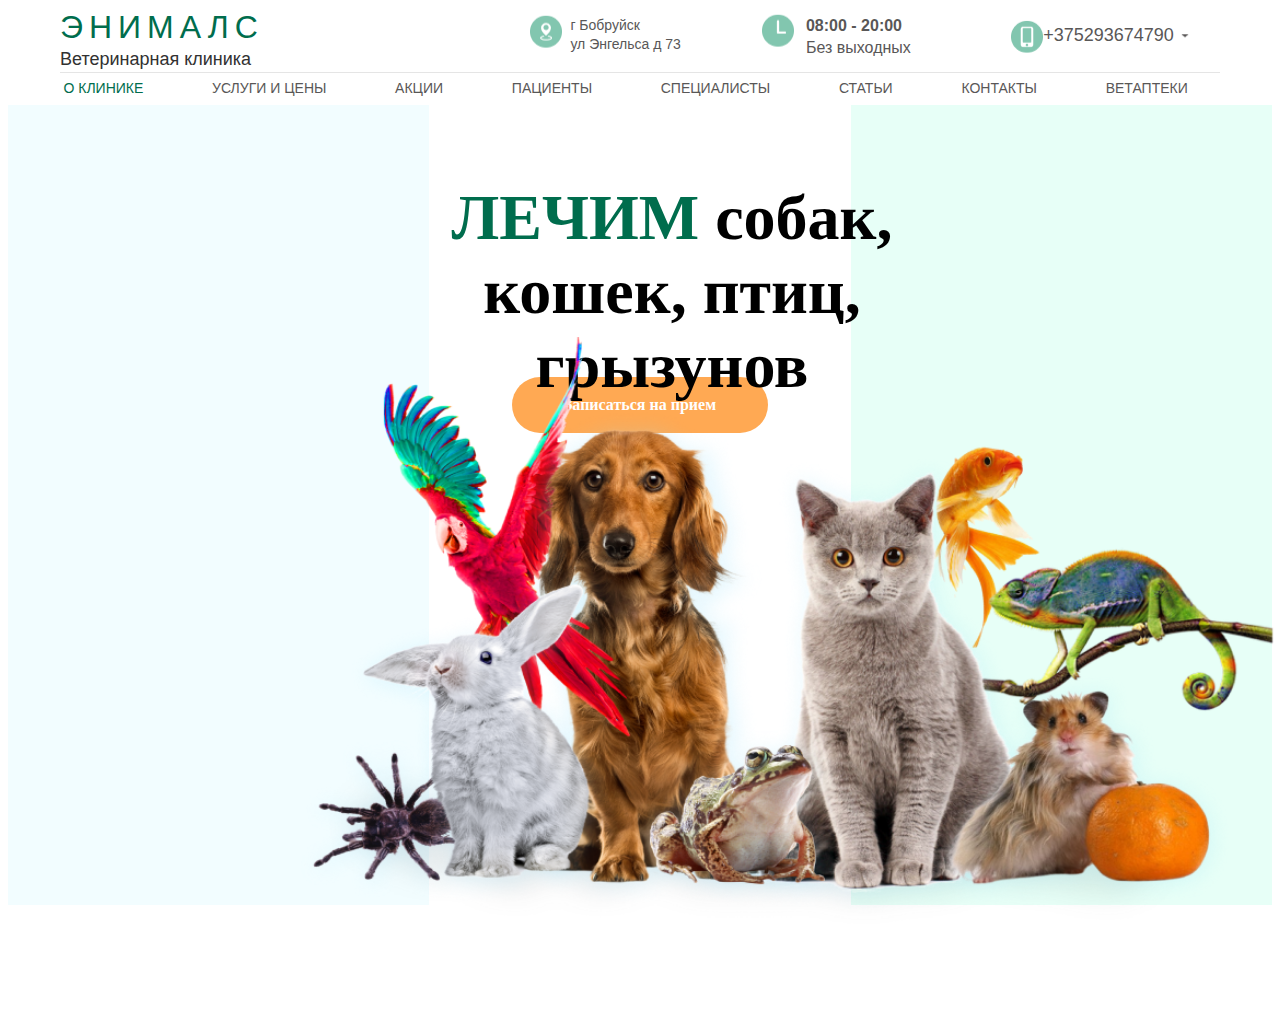
==== index.html @ ad6bab0e "добавление файлов и папок проекта" ====
﻿<!DOCTYPE html>

<html>
  <head>
    <meta charset="utf-8">
    <title>Главная</title>
    <link rel="stylesheet" href="style.css">
    <meta name="viewport" content="width=device-width, initial-scale=1">
  </head>


  <body>
    <header>
      <div id="line_1">
        <div id="group_1">
          <span id="name_1">Энималс</span><br/>
          <span id="name_2">Ветеринарная клиника</span>
        </div>

        <div id="address">
          <img class="icon" src="vectors/004-pin.png" alt="">
	         <span id="address_1">г Бобруйск<br/> ул Энгельса д 73</span>
        </div>

        <div id="time">
          <img class="icon" src="vectors/002-clock.png" alt="">
          <span id="time_1"><b>08:00 - 20:00</b>
            <br/>Без выходных</span>
        </div>

        <div id="phone">
          <img class="icon" src="vectors/001-smartphone.png" alt="">
          <select id="phone_1">
	          <option>+37529<b>3674790</b></option>
	          <option>80225721689</option>
	          <option>80225731212</option>
	        </select>
        </div>
      </div>
        <ul>
          <li class="active"><a href="#">О КЛИНИКЕ</a></li>
          <li><a href="#">УСЛУГИ И ЦЕНЫ</a></li>
          <li><a href="#">АКЦИИ</a></li>
          <li><a href="#">ПАЦИЕНТЫ</a></li>
          <li><a href="#">СПЕЦИАЛИСТЫ</a></li>
          <li><a href="#">СТАТЬИ</a></li>
          <li><a href="#">КОНТАКТЫ</a></li>
          <li><a href="#">ВЕТАПТЕКИ</a></li>
        </ul>
    </header>

    <main>
      <div id="mainblock">
        <div id="slogan">
            <span id="firstword">лечим</span> собак, кошек, птиц, грызунов
          </div>
        <div id="left"></div>
        <div id="central">
          <form>
           <input type="button" id="order" value="Записаться на прием">
          </form> 
          <img id="mainimg" src="images/животные.png" alt="animals"> 
        </div>
        <div id="right"></div>
        
     </div>
    
       
       
    </main>


  </body>
</html>
---- style.css ----
header{
     margin: 0 auto; /* сайт располагается по центру экрана */
     max-width: 1920px;
     max-height: 7212px;
}

#line_1{
    max-width: 1160px;
    margin: 0 auto; 
    border-bottom: 1px solid #E5E5E5;
    overflow: hidden;
}

#group_1{
    float: left;
    width: 18.52%;    
}

#name_1{
    font-family: Aladin, Arial, sans-serif;
    font-size: 32px;
    line-height: 39px;
    letter-spacing: 6px;
    text-transform: uppercase;
    color: #006D4D;
}

#name_2{
    font-family: "Open Sans", Arial, sans-serif;
    font-size: 18px;
    line-height: 25px;
    text-align: justify;
    color: #313131;
}

#address{
    float: left;
    margin-left: 22%;
    overflow: hidden;
    width: 13%;
    transform: translateY(20%);
}

img.icon{
    max-height: 32px;
    float: left;
}

#address_1{
    font-family: "Open Sans", Arial, sans-serif;
    font-size: 14px;
    line-height: 19px;
    color: #595757;
    float: right;
}

#time{
    float: left;
    margin-left: 7%;
    overflow: hidden;
    width: 12.83%;
    transform: translateY(15%);
}

#time_1{
    font-family: "Open Sans", Arial, sans-serif;
    font-size: 16px;
    line-height: 22px;
    color: #595757;
    float: right;
}

#phone{
    float: right;
    overflow: hidden;
    width: 18%;
    transform: translateY(40%);
}

#phone_1{
    font-family: "Open Sans", Arial, sans-serif;
    font-size: 18px;
    line-height: 25px;
    color: #595757;
    width: 70%;
    border: none;
    -webkit-appearance: none;
    -moz-appearance: none;
    -ms-appearance: none;
    appearance: none;
    background: url('vectors/Polygon 1.png') no-repeat center right;
    transform: translateY(10%);
}


ul{
    display: flex;
    max-width: 1193px;
    margin: 0.5% auto;
}

ul li{
    list-style-type: none;
    flex-basis: auto;
    flex-grow: 1;
    
    
}

ul li a{
    font-family: "Open Sans", Arial, sans-serif;
    font-size: 14px;
    line-height: 19px;
    text-decoration: none;
    border-bottom: none;
    color: #595757;
}

ul li.active a{
    color: #006D4D;
}

main{
    margin: 0 auto; /* сайт располагается по центру экрана */
    max-width: 1920px;
    max-height: 784px;
    text-align: center;
    margin: 0px auto;
}

#mainblock{
     display: flex;
     height: 50em;
     width: 100%;
     margin: 0px;
     position: relative;
}

#left{
    background: #F2FDFF;
    width: 33.33%;
}

#right{
    background: #E7FFF7;
    width: 33.33%;
}

#central{
    width: 33.34%;
    position: relative;
}

#slogan{
    max-width: 1072px;
    max-height: 139px;
    font-family: "Times New Roman", "Times", serif;
    font-weight: bold;
    font-size: 4em;
    line-height: 74px;
    position: absolute;
    z-index: 10000;
    left: 6em;
    right: 5em;
    top: 1.2em;
    bottom: 20em;
}

img#mainimg{
    height: 37em;
    position: relative;
    z-index: 10000;
    right: 10em;
    bottom: 6em;
}

#firstword{
    text-transform: uppercase;
    color: #006D4D;
}

#order{
    background: #FFA953;
    border-radius: 50px;
    height: 56px;
    width: 256px;
    font-family: Open Sans;
    font-weight: bold;
    font-size: 16px;
    line-height: 22px;
    text-align: center;
    color: #FFFFFF;
    border: none;
    margin-top: 17em; 
}
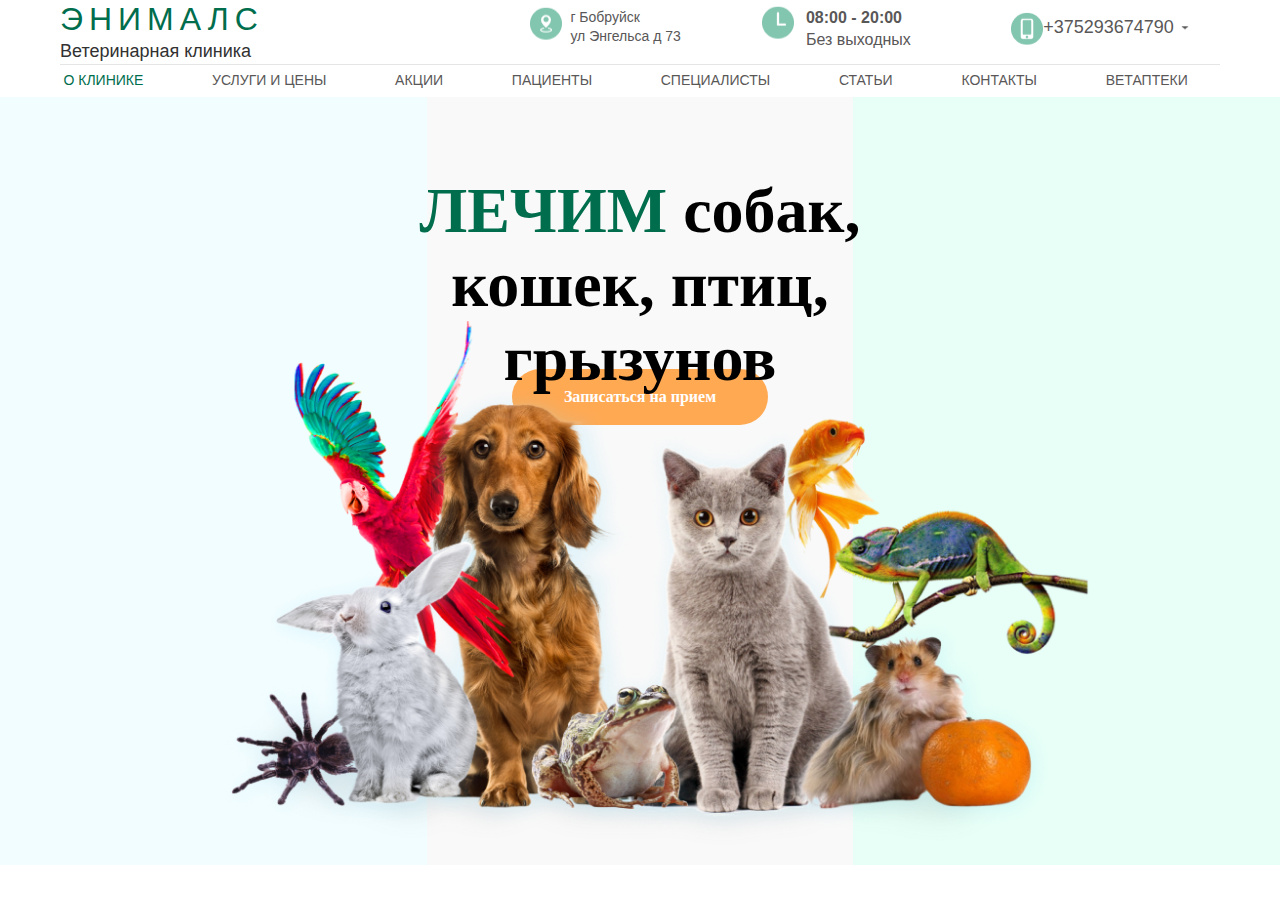
==== commit 2b1c8d83: "изменение файлов сайта" ====
--- a/index.html
+++ b/index.html
@@ -54,12 +54,13 @@
         <div id="slogan">
             <span id="firstword">лечим</span> собак, кошек, птиц, грызунов
           </div>
+          <img id="mainimg" src="images/животные.png" alt="animals"> 
         <div id="left"></div>
         <div id="central">
           <form>
            <input type="button" id="order" value="Записаться на прием">
           </form> 
-          <img id="mainimg" src="images/животные.png" alt="animals"> 
+          
         </div>
         <div id="right"></div>
         
--- a/style.css
+++ b/style.css
@@ -1,3 +1,6 @@
+body{
+    margin: 0;
+}
 header{
      margin: 0 auto; /* сайт располагается по центру экрана */
      max-width: 1920px;
@@ -130,10 +133,11 @@
 
 #mainblock{
      display: flex;
-     height: 50em;
+     height: 48em;
      width: 100%;
      margin: 0px;
      position: relative;
+     text-align: center;
 }
 
 #left{
@@ -147,6 +151,7 @@
 }
 
 #central{
+    background: #F9F9F9;
     width: 33.34%;
     position: relative;
 }
@@ -160,18 +165,22 @@
     line-height: 74px;
     position: absolute;
     z-index: 10000;
-    left: 6em;
+    left: 5em;
     right: 5em;
     top: 1.2em;
     bottom: 20em;
+    margin: auto;
 }
 
 img#mainimg{
-    height: 37em;
-    position: relative;
+    height: 33em;
+    position: absolute;
     z-index: 10000;
     right: 10em;
-    bottom: 6em;
+    bottom: 0em;
+    margin: auto;
+    left: 11em;
+    top: 13em;
 }
 
 #firstword{
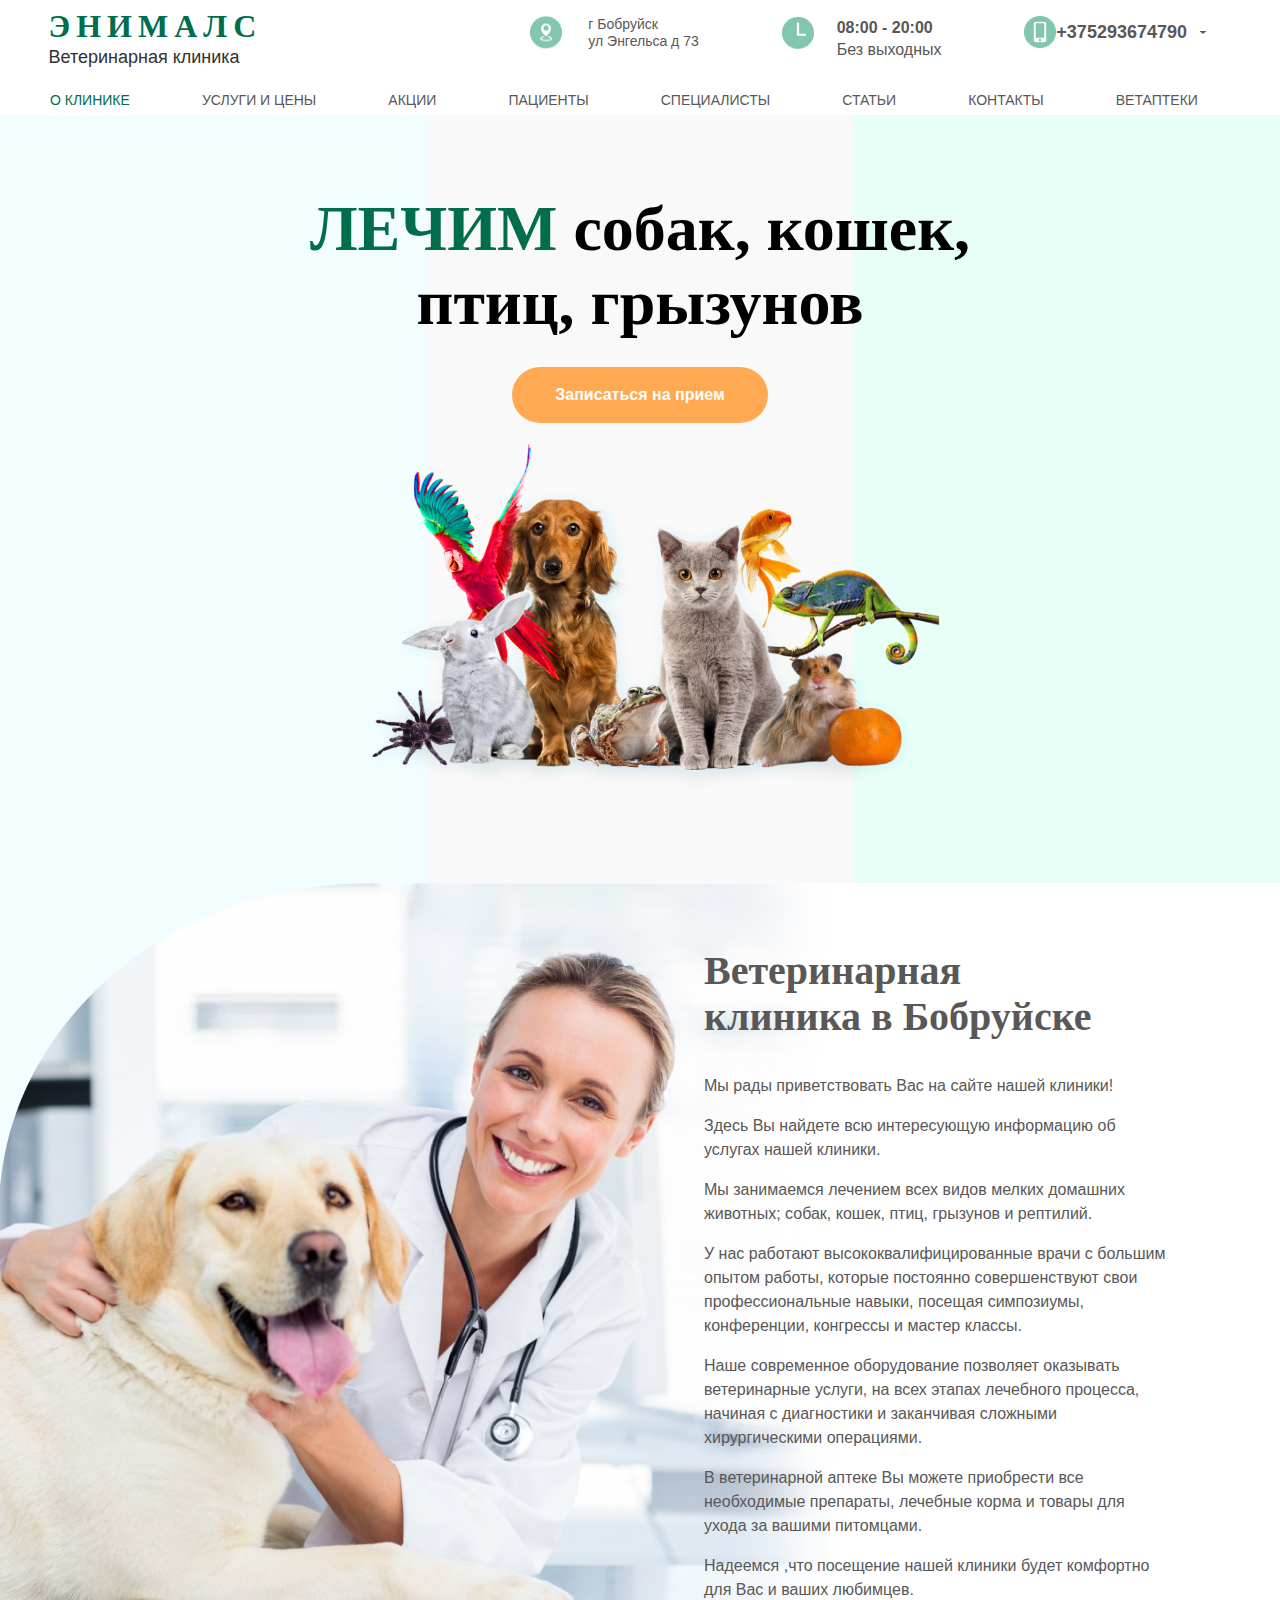
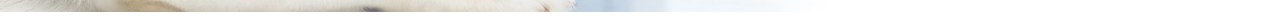
==== commit 7fe61db4: "добавление и изменение файлов сайта" ====
--- a/index.html
+++ b/index.html
@@ -1,17 +1,19 @@
 ﻿<!DOCTYPE html>
 
-<html>
+<html lang="ru">
   <head>
     <meta charset="utf-8">
-    <title>Главная</title>
-    <link rel="stylesheet" href="style.css">
-    <meta name="viewport" content="width=device-width, initial-scale=1">
+    <title>Энималс - ветклиника</title>
+    <meta name="description" content="Энималс - ветеринарная клиника в Бобруйске. Лечим собак, кошек, птиц, грызунов.">
+    <link type="text/css" rel="stylesheet" href="style.css">
+    <meta name="viewport" content="width=device-width, initial-scale=1.0">
   </head>
 
 
   <body>
     <header>
       <div id="line_1">
+
         <div id="group_1">
           <span id="name_1">Энималс</span><br/>
           <span id="name_2">Ветеринарная клиника</span>
@@ -19,7 +21,7 @@
 
         <div id="address">
           <img class="icon" src="vectors/004-pin.png" alt="">
-	         <span id="address_1">г Бобруйск<br/> ул Энгельса д 73</span>
+	      <span id="address_1">г Бобруйск<br/> ул Энгельса д 73</span>
         </div>
 
         <div id="time">
@@ -31,13 +33,22 @@
         <div id="phone">
           <img class="icon" src="vectors/001-smartphone.png" alt="">
           <select id="phone_1">
-	          <option>+37529<b>3674790</b></option>
+	          <option>+375293674790</option>
 	          <option>80225721689</option>
 	          <option>80225731212</option>
 	        </select>
         </div>
+
+        <div id="phone-menu">
+        	<a id="menu-button" href="mobile-menu.html">
+        		<img src="vectors/menu-button.png" alt="menu">
+        	</a>
+        	<span id="menu-label">МЕНЮ</span>
+        </div>
+
       </div>
-        <ul>
+
+      <ul id="nav-menu">
           <li class="active"><a href="#">О КЛИНИКЕ</a></li>
           <li><a href="#">УСЛУГИ И ЦЕНЫ</a></li>
           <li><a href="#">АКЦИИ</a></li>
@@ -46,30 +57,48 @@
           <li><a href="#">СТАТЬИ</a></li>
           <li><a href="#">КОНТАКТЫ</a></li>
           <li><a href="#">ВЕТАПТЕКИ</a></li>
-        </ul>
-    </header>
+      </ul>
 
-    <main>
-      <div id="mainblock">
-        <div id="slogan">
+      <div id="line_2">
+        <div id="mainblock">
+          <div id="slogan">
             <span id="firstword">лечим</span> собак, кошек, птиц, грызунов
           </div>
-          <img id="mainimg" src="images/животные.png" alt="animals"> 
-        <div id="left"></div>
-        <div id="central">
           <form>
-           <input type="button" id="order" value="Записаться на прием">
-          </form> 
-          
+              <input type="button" id="order" value="Записаться на прием">
+          </form>  
+          <img id="mainimg" src="images/animals.png" alt="animals"> 
+          <div id="left"></div>
+          <div id="central">
+            
+          </div>
+          <div id="right"></div>
+      </div>
+     </header>   
+   
+  <main>
+      <div id="block_1">
+        <div id="block_1_left">
+          <img id="MaskGroup" src="images/Mask_Group.png" alt="">
         </div>
-        <div id="right"></div>
-        
-     </div>
-    
-       
+        <div id="block_1_right">
+          <h2>Ветеринарная клиника в Бобруйске</h2>
+          <p>Мы рады приветствовать Вас на сайте нашей клиники!</p>
+          <p>Здесь Вы найдете всю интересующую информацию об услугах нашей клиники.</p>
+          <p>Мы занимаемся лечением всех видов мелких домашних животных; собак, кошек, птиц, грызунов и рептилий.</p>
+          <p>У нас работают высококвалифицированные врачи с большим опытом работы, которые постоянно совершенствуют свои профессиональные навыки, посещая симпозиумы, конференции, конгрессы и мастер классы.</p>
+          <p>Наше современное оборудование позволяет оказывать ветеринарные услуги, на всех этапах лечебного процесса, начиная с диагностики и заканчивая сложными хирургическими операциями.</p>
+          <p>В ветеринарной аптеке Вы можете приобрести все необходимые препараты, лечебные корма и товары для ухода за вашими питомцами.</p>
+          <p>Надеемся ,что посещение нашей клиники будет комфортно для Вас и ваших любимцев.</p>
+        </div>
+      </div>
+
+
+
+
+
        
     </main>
+  </body>
 
-
-  </body>
 </html>--- a/style.css
+++ b/style.css
@@ -1,143 +1,247 @@
 body{
-    margin: 0;
-}
+    margin: 0 auto;
+    max-width: 1920px;
+    max-height: 7212px;
+}
+
 header{
-     margin: 0 auto; /* сайт располагается по центру экрана */
-     max-width: 1920px;
-     max-height: 7212px;
+    max-width: 1920px;
+    max-height: 900px;
+}
+
+main{
+    max-width: 1920px;
+    max-height: 5883px;
 }
 
 #line_1{
-    max-width: 1160px;
-    margin: 0 auto; 
-    border-bottom: 1px solid #E5E5E5;
-    overflow: hidden;
+	max-width: 1183px;
+    max-height: 76px;
+    overflow: hidden;
+    margin: 0 auto;
+    padding: 0.5em;
+}
+
+@media only screen and (min-device-width:600px) and (max-device-width:899px) {
+	#line_1{
+    padding: 2em 0.5em;
+	}
 }
 
 #group_1{
     float: left;
-    width: 18.52%;    
+    width: 13.8125em;    
 }
 
 #name_1{
-    font-family: Aladin, Arial, sans-serif;
-    font-size: 32px;
-    line-height: 39px;
-    letter-spacing: 6px;
+    font-family: "Times New Roman", Times, serif;
+    font-weight: bold;
+    font-size: 2em;
+    line-height: 1.15625em;
+    letter-spacing: 0.1875em;
     text-transform: uppercase;
     color: #006D4D;
 }
 
 #name_2{
     font-family: "Open Sans", Arial, sans-serif;
-    font-size: 18px;
-    line-height: 25px;
+    font-size: 1.125em;
+    line-height: 1.389em;
     text-align: justify;
     color: #313131;
 }
 
+
+img.icon{
+    max-height: 2em;
+    float: left;
+}
+
 #address{
+	display: none;
+}
+
+@media only screen and (min-device-width:900px) and (max-device-width:1199px) {
+	#address {
+    display: block;
+    float: left;
+    margin-left: 3%;
+    overflow: hidden;
+    width: 9.5em;
+    -webkit-transform: translateY(25%);
+        -ms-transform: translateY(25%);
+            transform: translateY(25%);
+  }
+}
+
+@media screen and (min-device-width:1200px) {
+	#address {
+    display: block;
     float: left;
     margin-left: 22%;
     overflow: hidden;
-    width: 13%;
-    transform: translateY(20%);
-}
-
-img.icon{
-    max-height: 32px;
-    float: left;
+    width: 10.5625em;
+    -webkit-transform: translateY(25%);
+        -ms-transform: translateY(25%);
+            transform: translateY(25%);
+  }
 }
 
 #address_1{
     font-family: "Open Sans", Arial, sans-serif;
-    font-size: 14px;
-    line-height: 19px;
+    font-size: 0.875em;
+    line-height: 1.1875em;
     color: #595757;
     float: right;
 }
 
 #time{
+	display: none;
+}
+
+
+@media screen and (min-device-width:900px) {
+	#time {
+    display: block;
     float: left;
     margin-left: 7%;
     overflow: hidden;
-    width: 12.83%;
-    transform: translateY(15%);
+    width: 10em;
+    -webkit-transform: translateY(20%);
+        -ms-transform: translateY(20%);
+            transform: translateY(20%);
+    }
 }
 
 #time_1{
     font-family: "Open Sans", Arial, sans-serif;
-    font-size: 16px;
-    line-height: 22px;
+    font-size: 1em;
+    line-height: 1.375em;
     color: #595757;
     float: right;
 }
 
 #phone{
-    float: right;
-    overflow: hidden;
-    width: 18%;
-    transform: translateY(40%);
+	display: none;
+}
+
+
+@media screen and (min-device-width:600px) {
+	#phone {
+    display: flex;
+    float: left;
+    margin-left: 7%;
+    overflow: hidden;
+    width: 11.75em;
+    -webkit-transform: translateY(25%);
+        -ms-transform: translateY(25%);
+            transform: translateY(25%);
+    }
 }
 
 #phone_1{
     font-family: "Open Sans", Arial, sans-serif;
-    font-size: 18px;
-    line-height: 25px;
+    font-size: 1.125em;
+    font-weight: bold;
+    line-height: 1.389em;
     color: #595757;
-    width: 70%;
+    width: 8.375em;
     border: none;
     -webkit-appearance: none;
-    -moz-appearance: none;
-    -ms-appearance: none;
-    appearance: none;
+       -moz-appearance: none;
+            appearance: none;
     background: url('vectors/Polygon 1.png') no-repeat center right;
-    transform: translateY(10%);
-}
-
-
-ul{
+}
+
+#phone-menu{
+	display: none;
+}
+
+@media screen and (max-device-width:899px) {
+	#phone-menu{
+	display: block;
+	float: right;
+	margin-right: 1em;
+    overflow: hidden;
+    width: 6em;
+    -webkit-transform: translateY(35%);
+        -ms-transform: translateY(35%);
+            transform: translateY(35%);
+    }
+}
+
+#menu-label{
+	font-family: "Open Sans", Arial, sans-serif;
+    font-size: 1em;
+    line-height: 1.375em;
+    color: #006D4D;
+    float: left;
+}
+
+
+a#menu-button{
+	float: right;
+}
+
+ul#nav-menu{
+    display: none;
+}
+
+
+@media screen and (min-device-width:900px) {
+	ul#nav-menu{
+	max-width: 1220px;
+    max-height: 40px;
+    margin: 1% auto 0.5% auto; 
+    display: -webkit-box;
+    display: -ms-flexbox;
     display: flex;
-    max-width: 1193px;
-    margin: 0.5% auto;
-}
-
-ul li{
+	}
+}
+
+ul#nav-menu li{
     list-style-type: none;
-    flex-basis: auto;
-    flex-grow: 1;
-    
-    
-}
-
-ul li a{
-    font-family: "Open Sans", Arial, sans-serif;
-    font-size: 14px;
-    line-height: 19px;
+    -ms-flex-preferred-size: auto;
+        flex-basis: auto;
+    margin-right: auto;
+    -webkit-box-flex: 1;
+        -ms-flex-positive: 1;
+            flex-grow: 1;
+}
+
+ul#nav-menu li a{
+    font-family: "Open Sans", Arial, sans-serif;
+    font-size: 0.875em;
+    line-height: 1.1875em;
     text-decoration: none;
     border-bottom: none;
     color: #595757;
 }
 
-ul li.active a{
+ul#nav-menu li.active a{
     color: #006D4D;
 }
 
-main{
-    margin: 0 auto; /* сайт располагается по центру экрана */
+#line_2{
     max-width: 1920px;
     max-height: 784px;
+}
+
+#mainblock{
+    display: -webkit-box;
+    display: -ms-flexbox;
+    display: flex;
+    height: 48em;
+    width: 100%;
+    margin: 0;
+    position: relative;
     text-align: center;
-    margin: 0px auto;
-}
-
-#mainblock{
-     display: flex;
-     height: 48em;
-     width: 100%;
-     margin: 0px;
-     position: relative;
-     text-align: center;
+}
+
+@media screen and (max-device-width:899px) {
+	#mainblock{
+    height: 34em;
+ 	}
 }
 
 #left{
@@ -162,25 +266,76 @@
     font-family: "Times New Roman", "Times", serif;
     font-weight: bold;
     font-size: 4em;
-    line-height: 74px;
+    line-height: 1.15625em;
     position: absolute;
     z-index: 10000;
-    left: 5em;
-    right: 5em;
+    left: 2em;
+    right: 2em;
     top: 1.2em;
     bottom: 20em;
-    margin: auto;
+    margin: 0 auto;
+    width: 55.8%;
+}
+
+@media only screen and (min-device-width:900px) and (max-device-width:1199px) {
+	#slogan{
+		font-size: 3.5em;
+		width: 65%;
+	}
+}
+
+@media only screen and (min-device-width:600px) and (max-device-width:899px) {
+	#slogan{
+		font-size: 3.5em;
+		width: 98%;
+		left: 0.1em;
+    	right: 0.1em;
+	}
+}
+
+@media screen and (max-device-width:599px) {
+	#slogan{
+		font-size: 2.5em;
+		width: 98%;
+		left: 0.1em;
+    	right: 0.1em;
+	}
 }
 
 img#mainimg{
-    height: 33em;
     position: absolute;
     z-index: 10000;
+    margin: auto;
+}
+
+@media screen and (min-device-width:900px) {
+	img#mainimg{
+    width: 47.2%;
     right: 10em;
     bottom: 0em;
-    margin: auto;
     left: 11em;
-    top: 13em;
+    top: 15em;
+  }
+}
+
+@media only screen and (min-device-width:600px) and (max-device-width:899px) {
+	img#mainimg{
+    width: 67.6%;
+    right: 7em;
+    bottom: 0em;
+    left: 7em;
+    top: 15em;
+  }
+}
+
+@media screen and (max-device-width:599px) {
+	img#mainimg{
+    width: 95.6%;
+    right: 0.5em;
+    bottom: 0em;
+    left: 0.5em;
+    top: 17em;
+  }
 }
 
 #firstword{
@@ -190,15 +345,110 @@
 
 #order{
     background: #FFA953;
-    border-radius: 50px;
-    height: 56px;
-    width: 256px;
-    font-family: Open Sans;
+    border-radius: 3.125em;
+    height: 3.5em;
+    width: 16em;
+    font-family: "Open Sans", Arial, sans-serif;
     font-weight: bold;
-    font-size: 16px;
-    line-height: 22px;
+    font-size: 1em;
+    line-height: 1.375em;
     text-align: center;
     color: #FFFFFF;
     border: none;
-    margin-top: 17em; 
-}
+    position: absolute;
+    z-index: 10000;
+    left: 2em;
+    right: 2em;
+    top: 16em;
+    bottom: 29em;
+    margin: auto;
+}
+
+#block_1{
+	max-height: 55em;
+	margin-top: -2em;
+	overflow-x: hidden;
+}
+
+@media only screen and (min-device-width:600px) and (max-device-width:899px) {
+	#block_1{
+	background: linear-gradient(to right bottom, #F2FDFF, #ffffff, #ffffff);
+	}
+}
+
+#block_1_left{
+	float: left;
+	width: 50%;
+	background: #F2FDFF;
+}
+
+@media screen and (min-device-width:1200px) {
+	#block_1_right{
+	padding-top: 4em;
+	width: 37%;
+	margin-left: 55%;
+	}
+}
+
+@media only screen and (min-device-width:900px) and (max-device-width:1199px) {
+	#block_1_right{
+	padding-top: 3.5em;	
+	width: 95%;
+	margin: auto;
+	}
+}
+
+@media only screen and (min-device-width:600px) and (max-device-width:899px) {
+	#block_1_right{
+	padding-top: 4em;
+	padding-left: 0.5em;		
+	width: 99%;
+	margin: auto;
+	border-radius: 55% 0 0 0;
+	background: #ffffff;
+	}
+}
+
+@media screen and (max-device-width:599px) {
+	#block_1_right{
+	padding: 0.1em 0.5em;
+	padding-left: 0.5em;		
+	width: 99%;
+	margin: auto;
+	}
+}
+
+
+#block_1_right h2{
+	font-family: "Times New Roman", "Times", serif;
+	font-weight: bold;
+	font-size: 2.5em;
+	line-height: 1.15em;
+	color: #595757;
+	width: 84.2%;
+}
+
+@media screen and (max-device-width:599px) {
+	#block_1_right h2{
+
+	}
+}
+
+#block_1_right p{
+	font-family: "Open Sans", Arial, sans-serif;
+	font-size: 1em;
+	line-height: 1.5em;
+	color: #595757;
+	width: 98%;
+}
+
+img#MaskGroup{
+	display: none;
+}
+
+@media (min-width:1200px) {
+	img#MaskGroup {
+    display: block;
+    margin-top: 2em;
+  }
+}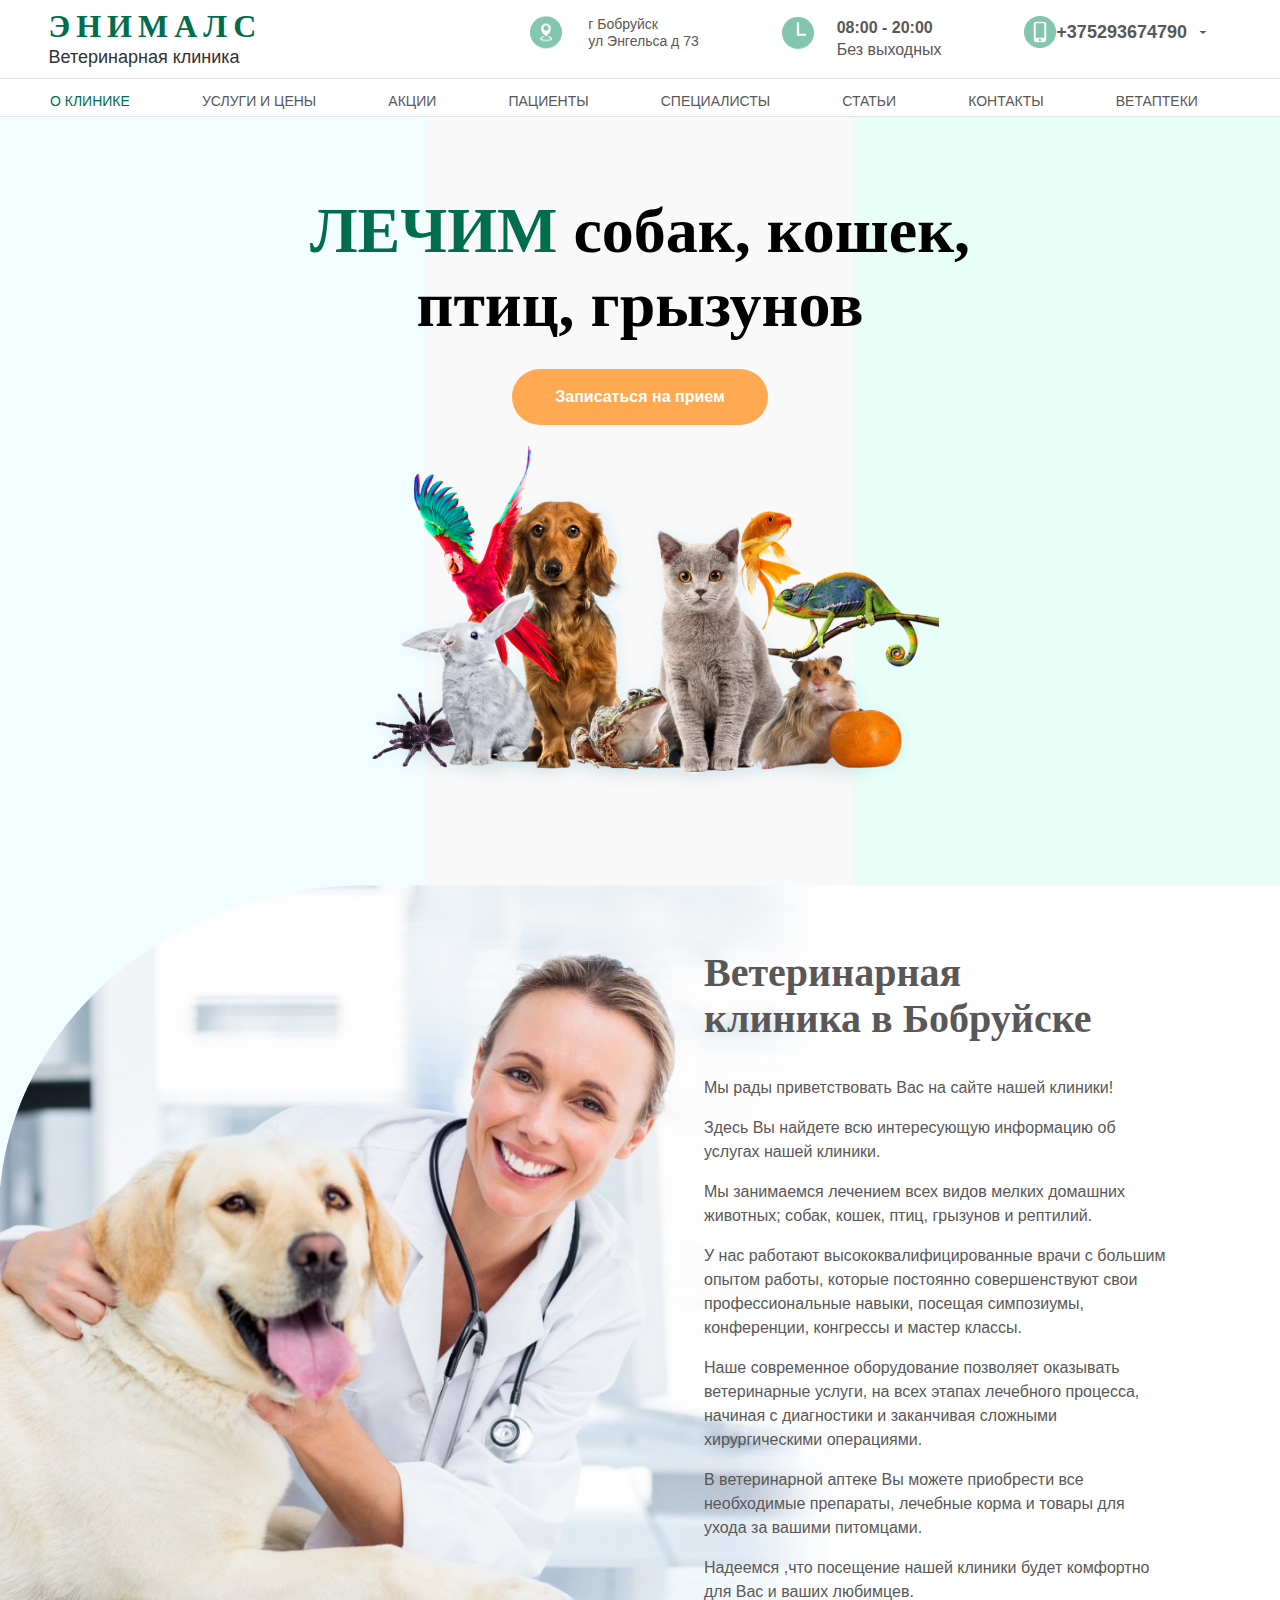
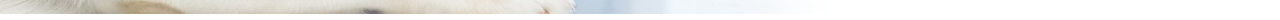
==== commit 10d8d317: "изменение файлов" ====
--- a/index.html
+++ b/index.html
@@ -13,6 +13,7 @@
   <body>
     <header>
       <div id="line_1">
+      	<div id="line_1_in">
 
         <div id="group_1">
           <span id="name_1">Энималс</span><br/>
@@ -39,12 +40,14 @@
 	        </select>
         </div>
 
-        <div id="phone-menu">
-        	<a id="menu-button" href="mobile-menu.html">
-        		<img src="vectors/menu-button.png" alt="menu">
+        <div id="phone-open-menu">
+        	<a href="mobile-menu.html">
+        		<img id="menu-open-button" src="vectors/menu-open.png" alt="open">
+        		<span id="menu-label">МЕНЮ</span>
         	</a>
-        	<span id="menu-label">МЕНЮ</span>
+        	
         </div>
+    	</div>
 
       </div>
 
--- a/style.css
+++ b/style.css
@@ -15,7 +15,11 @@
 }
 
 #line_1{
-	max-width: 1183px;
+    border-bottom: 1px solid #E5E5E5;
+}
+
+#line_1_in{
+    max-width: 1183px;
     max-height: 76px;
     overflow: hidden;
     margin: 0 auto;
@@ -23,9 +27,9 @@
 }
 
 @media only screen and (min-device-width:600px) and (max-device-width:899px) {
-	#line_1{
+    #line_1{
     padding: 2em 0.5em;
-	}
+    }
 }
 
 #group_1{
@@ -58,11 +62,11 @@
 }
 
 #address{
-	display: none;
+    display: none;
 }
 
 @media only screen and (min-device-width:900px) and (max-device-width:1199px) {
-	#address {
+    #address {
     display: block;
     float: left;
     margin-left: 3%;
@@ -75,7 +79,7 @@
 }
 
 @media screen and (min-device-width:1200px) {
-	#address {
+    #address {
     display: block;
     float: left;
     margin-left: 22%;
@@ -96,12 +100,12 @@
 }
 
 #time{
-	display: none;
+    display: none;
 }
 
 
 @media screen and (min-device-width:900px) {
-	#time {
+    #time {
     display: block;
     float: left;
     margin-left: 7%;
@@ -122,12 +126,14 @@
 }
 
 #phone{
-	display: none;
+    display: none;
 }
 
 
 @media screen and (min-device-width:600px) {
-	#phone {
+    #phone {
+    display: -webkit-box;
+    display: -ms-flexbox;
     display: flex;
     float: left;
     margin-left: 7%;
@@ -153,34 +159,55 @@
     background: url('vectors/Polygon 1.png') no-repeat center right;
 }
 
-#phone-menu{
-	display: none;
+#phone-open-menu, #phone-close-menu{
+    display: none;
 }
 
 @media screen and (max-device-width:899px) {
-	#phone-menu{
-	display: block;
-	float: right;
-	margin-right: 1em;
+    #phone-open-menu, #phone-close-menu{
+    display: block;
+    float: right;
+    margin-right: 1em;
     overflow: hidden;
     width: 6em;
+    }
+}
+
+@media screen and (max-device-width:899px) {
+    #phone-open-menu{
     -webkit-transform: translateY(35%);
         -ms-transform: translateY(35%);
             transform: translateY(35%);
     }
 }
 
+@media screen and (max-device-width:899px) {
+    #phone-close-menu{
+    -webkit-transform: translateY(45%);
+        -ms-transform: translateY(45%);
+            transform: translateY(45%);
+    }
+}
+
 #menu-label{
-	font-family: "Open Sans", Arial, sans-serif;
+    font-family: "Open Sans", Arial, sans-serif;
     font-size: 1em;
     line-height: 1.375em;
     color: #006D4D;
     float: left;
-}
-
-
-a#menu-button{
-	float: right;
+    -webkit-transform: translateY(20%);
+        -ms-transform: translateY(20%);
+            transform: translateY(20%);
+}
+
+#menu-open-button, #menu-close-button{
+    float: right;
+}
+
+#menu-close-button{
+    -webkit-transform: translate(-10%,10%);
+        -ms-transform: translate(-10%,10%);
+            transform: translate(-10%,10%);
 }
 
 ul#nav-menu{
@@ -189,14 +216,14 @@
 
 
 @media screen and (min-device-width:900px) {
-	ul#nav-menu{
-	max-width: 1220px;
+    ul#nav-menu{
+    max-width: 1220px;
     max-height: 40px;
     margin: 1% auto 0.5% auto; 
     display: -webkit-box;
     display: -ms-flexbox;
     display: flex;
-	}
+    }
 }
 
 ul#nav-menu li{
@@ -225,6 +252,7 @@
 #line_2{
     max-width: 1920px;
     max-height: 784px;
+    border-top: 1px solid #E5E5E5;
 }
 
 #mainblock{
@@ -239,9 +267,9 @@
 }
 
 @media screen and (max-device-width:899px) {
-	#mainblock{
+    #mainblock{
     height: 34em;
- 	}
+    }
 }
 
 #left{
@@ -278,28 +306,28 @@
 }
 
 @media only screen and (min-device-width:900px) and (max-device-width:1199px) {
-	#slogan{
-		font-size: 3.5em;
-		width: 65%;
-	}
+    #slogan{
+        font-size: 3.5em;
+        width: 65%;
+    }
 }
 
 @media only screen and (min-device-width:600px) and (max-device-width:899px) {
-	#slogan{
-		font-size: 3.5em;
-		width: 98%;
-		left: 0.1em;
-    	right: 0.1em;
-	}
+    #slogan{
+        font-size: 3.5em;
+        width: 98%;
+        left: 0.1em;
+        right: 0.1em;
+    }
 }
 
 @media screen and (max-device-width:599px) {
-	#slogan{
-		font-size: 2.5em;
-		width: 98%;
-		left: 0.1em;
-    	right: 0.1em;
-	}
+    #slogan{
+        font-size: 2.5em;
+        width: 98%;
+        left: 0.1em;
+        right: 0.1em;
+    }
 }
 
 img#mainimg{
@@ -309,7 +337,7 @@
 }
 
 @media screen and (min-device-width:900px) {
-	img#mainimg{
+    img#mainimg{
     width: 47.2%;
     right: 10em;
     bottom: 0em;
@@ -319,7 +347,7 @@
 }
 
 @media only screen and (min-device-width:600px) and (max-device-width:899px) {
-	img#mainimg{
+    img#mainimg{
     width: 67.6%;
     right: 7em;
     bottom: 0em;
@@ -329,7 +357,7 @@
 }
 
 @media screen and (max-device-width:599px) {
-	img#mainimg{
+    img#mainimg{
     width: 95.6%;
     right: 0.5em;
     bottom: 0em;
@@ -364,91 +392,201 @@
     margin: auto;
 }
 
+@media screen and (max-device-width:899px) {
+    #order{
+        bottom: 20em;
+    }
+}
+
 #block_1{
-	max-height: 55em;
-	margin-top: -2em;
-	overflow-x: hidden;
+    max-height: 55em;
+    margin-top: -2em;
+    overflow-x: hidden;
 }
 
 @media only screen and (min-device-width:600px) and (max-device-width:899px) {
-	#block_1{
-	background: linear-gradient(to right bottom, #F2FDFF, #ffffff, #ffffff);
-	}
+    #block_1{
+    background: -o-linear-gradient(left top, #F2FDFF, #ffffff, #ffffff);
+    background: -webkit-gradient(linear, left top, right bottom, from(#F2FDFF), color-stop(#ffffff), to(#ffffff));
+    background: linear-gradient(to right bottom, #F2FDFF, #ffffff, #ffffff);
+    }
 }
 
 #block_1_left{
-	float: left;
-	width: 50%;
-	background: #F2FDFF;
+    float: left;
+    width: 50%;
+    background: #F2FDFF;
 }
 
 @media screen and (min-device-width:1200px) {
-	#block_1_right{
-	padding-top: 4em;
-	width: 37%;
-	margin-left: 55%;
-	}
+    #block_1_right{
+    padding-top: 4em;
+    width: 37%;
+    margin-left: 55%;
+    }
 }
 
 @media only screen and (min-device-width:900px) and (max-device-width:1199px) {
-	#block_1_right{
-	padding-top: 3.5em;	
-	width: 95%;
-	margin: auto;
-	}
+    #block_1_right{
+    padding-top: 3.5em; 
+    width: 95%;
+    margin: auto;
+    }
 }
 
 @media only screen and (min-device-width:600px) and (max-device-width:899px) {
-	#block_1_right{
-	padding-top: 4em;
-	padding-left: 0.5em;		
-	width: 99%;
-	margin: auto;
-	border-radius: 55% 0 0 0;
-	background: #ffffff;
-	}
+    #block_1_right{
+    padding-top: 4em;
+    padding-left: 0.5em;        
+    width: 99%;
+    margin: auto;
+    border-radius: 55% 0 0 0;
+    background: #ffffff;
+    }
 }
 
 @media screen and (max-device-width:599px) {
-	#block_1_right{
-	padding: 0.1em 0.5em;
-	padding-left: 0.5em;		
-	width: 99%;
-	margin: auto;
-	}
+    #block_1_right{
+    padding: 0.1em 0.5em;
+    padding-left: 0.5em;        
+    width: 99%;
+    margin: auto;
+    }
 }
 
 
 #block_1_right h2{
-	font-family: "Times New Roman", "Times", serif;
-	font-weight: bold;
-	font-size: 2.5em;
-	line-height: 1.15em;
-	color: #595757;
-	width: 84.2%;
-}
-
-@media screen and (max-device-width:599px) {
-	#block_1_right h2{
-
-	}
+    font-family: "Times New Roman", "Times", serif;
+    font-weight: bold;
+    font-size: 2.5em;
+    line-height: 1.15em;
+    color: #595757;
+    width: 84.2%;
 }
 
 #block_1_right p{
-	font-family: "Open Sans", Arial, sans-serif;
-	font-size: 1em;
-	line-height: 1.5em;
-	color: #595757;
-	width: 98%;
+    font-family: "Open Sans", Arial, sans-serif;
+    font-size: 1em;
+    line-height: 1.5em;
+    color: #595757;
+    width: 98%;
 }
 
 img#MaskGroup{
-	display: none;
+    display: none;
 }
 
 @media (min-width:1200px) {
-	img#MaskGroup {
+    img#MaskGroup {
     display: block;
     margin-top: 2em;
   }
-}+}
+
+#block_menu{
+    max-height: 40em;
+    overflow: hidden;
+}
+
+#block_menu_left{
+    display: none;
+}
+
+@media (min-width:600px) {
+    #block_menu_left{
+    display: block;
+    float: left;
+    width: 60%;
+    }
+}
+
+img#menuimg {
+    width: 95%;
+    position: relative;
+    margin-top: 9em;
+    float:right;
+}
+
+#block_menu_right{
+    margin-left: 65%;
+    text-align: right;
+    padding-right: 4em;
+}
+
+@media screen and (max-device-width:599px) {
+    #block_menu_right{
+    width: 85%;
+    margin: auto;
+    text-align: right;
+    padding-right: 8em;
+    }
+}
+
+ul#mob-menu{
+    display: inline;
+}
+
+ul#mob-menu li{
+    list-style-type: none;
+    padding-top: 1em;
+}
+
+ul#mob-menu li a{
+    font-family: "Open Sans", Arial, sans-serif;
+    font-size: 1.5em;
+    line-height: 2em;
+    text-decoration: none;
+    border-bottom: none;
+    color: #595757;
+}
+
+ul#mob-menu li.active a{
+    color: #006D4D;
+}
+
+#menu-footer{
+    overflow: hidden;
+    margin: 0 auto;
+    padding: 1em 4em;
+    display: flex;
+    justify-content: space-between;
+}
+
+@media screen and (max-device-width:599px) {
+    #menu-footer{
+    overflow: hidden;
+    padding-left: 6em;
+    flex-direction: column-reverse;
+    float: left;
+    }
+}
+
+#menu-address {
+    float: left;
+    overflow: hidden;
+    width: 9.5em;
+    -webkit-transform: translateY(25%);
+        -ms-transform: translateY(25%);
+            transform: translateY(25%);
+    padding-bottom: 2em;
+}
+
+#menu-time {
+    float: left;
+    overflow: hidden;
+    width: 10em;
+    -webkit-transform: translateY(20%);
+        -ms-transform: translateY(20%);
+            transform: translateY(20%);
+    padding-bottom: 2em;
+}
+
+#menu-phone {
+    float: left; 
+    overflow: hidden;
+    width: 11.75em;
+    -webkit-transform: translateY(25%);
+        -ms-transform: translateY(25%);
+            transform: translateY(25%);
+    padding-bottom: 2em;
+    }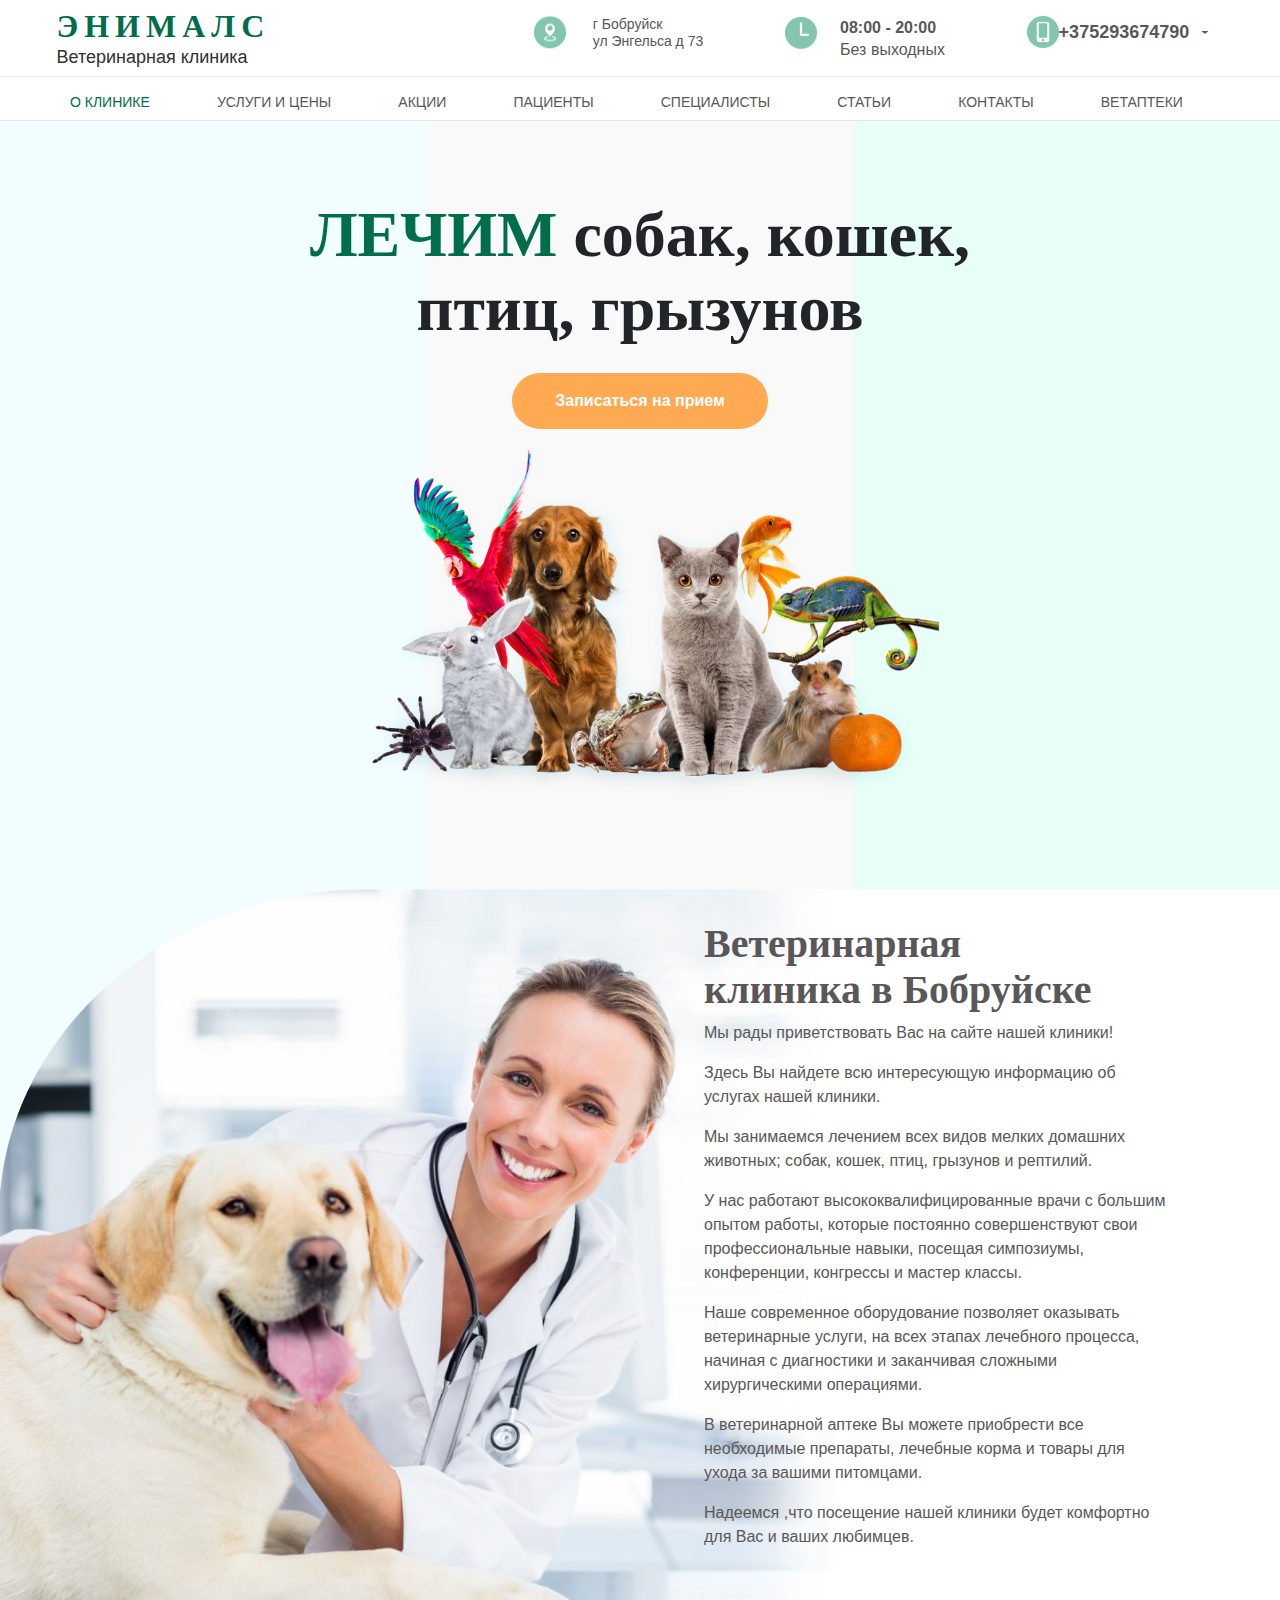
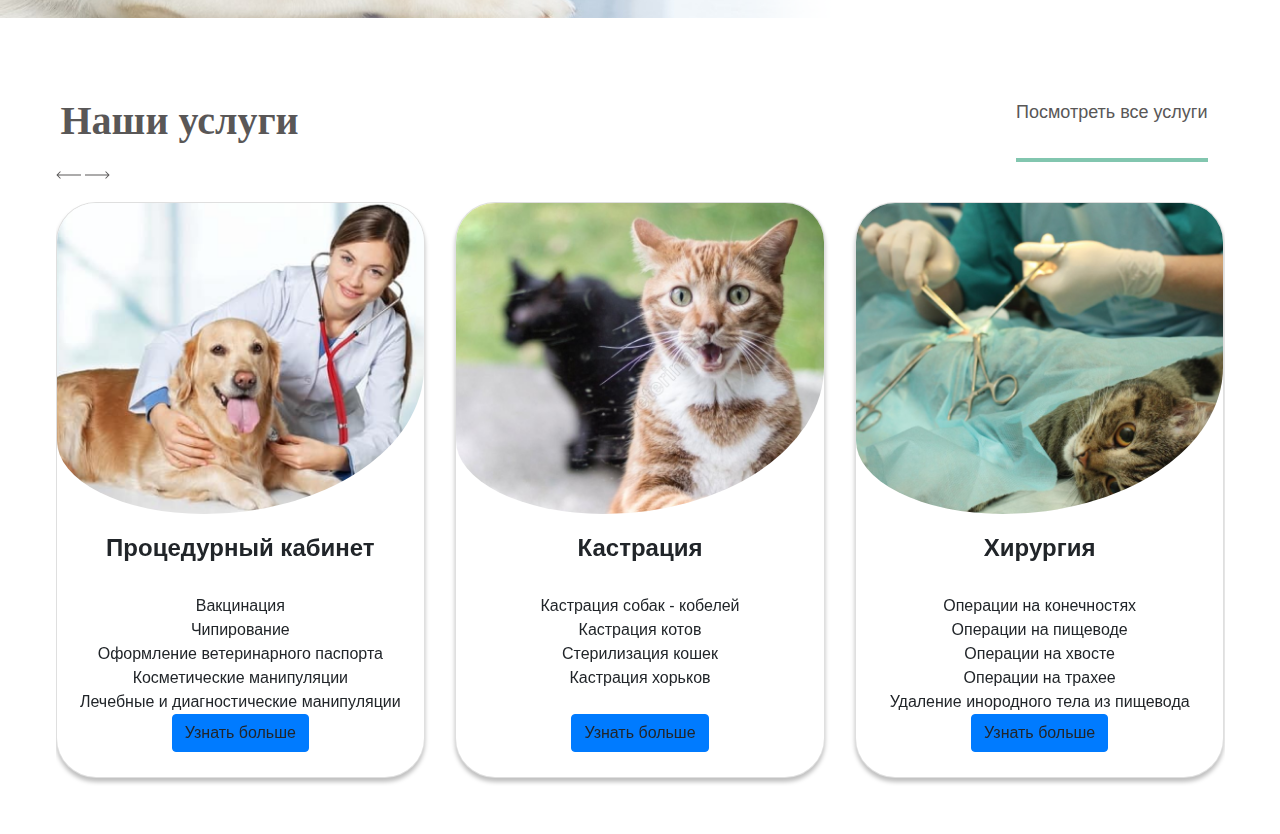
==== commit 583d7785: "добавление файлов изображений, блока сервисов" ====
--- a/index.html
+++ b/index.html
@@ -3,10 +3,13 @@
 <html lang="ru">
   <head>
     <meta charset="utf-8">
+    <meta name="viewport" content="width=device-width, initial-scale=1, shrink-to-fit=no">
+    <link rel="stylesheet" href="https://stackpath.bootstrapcdn.com/bootstrap/4.3.1/css/bootstrap.min.css" integrity="sha384-ggOyR0iXCbMQv3Xipma34MD+dH/1fQ784/j6cY/iJTQUOhcWr7x9JvoRxT2MZw1T" crossorigin="anonymous">
     <title>Энималс - ветклиника</title>
     <meta name="description" content="Энималс - ветеринарная клиника в Бобруйске. Лечим собак, кошек, птиц, грызунов.">
     <link type="text/css" rel="stylesheet" href="style.css">
-    <meta name="viewport" content="width=device-width, initial-scale=1.0">
+    
+    
   </head>
 
 
@@ -97,11 +100,202 @@
       </div>
 
 
+<div class="block_services">
+        <div id="serv_title">
+	       <div id="d_left">Наши услуги</div>
+	       <div id="d_right">
+	         <a href="#">Посмотреть все услуги</a>
+	       </div>
+        </div>
+
+        <div class="container">
+
+       <!--Carousel Wrapper-->
+          <div id="multi-item-example" class="carousel slide carousel-multi-item" data-ride="carousel" data-interval="false">
+
+      <!--Controls-->
+      <div class="controls-top">
+        <a class="btn-floating" href="#multi-item-example" data-slide="prev"><img src="vectors/arrow_left.png" alt =""></a>
+        <a class="btn-floating" href="#multi-item-example" data-slide="next"><img src="vectors/arrow_right.png" alt =""></a>
+      </div>
+      <!--/.Controls-->
+
+      
+      <!--Slides-->
+      <div class="carousel-inner" role="listbox">
+
+        <!--First slide-->
+        <div class="carousel-item active">
+
+          <div class="row">
+            <div class="col-md-4">
+              <div class="card mb-2">
+                <img class="card-img-top" src="images/slider_1.png"
+                  alt="Card image cap">
+                <div class="card-body">
+                  <h4 class="card-title">Процедурный кабинет</h4>
+                  <p class="card-text">
+                    Вакцинация<br/>Чипирование<br/>Оформление ветеринарного паспорта<br/>Косметические манипуляции<br/>Лечебные и диагностические манипуляции</p>
+                  <a class="btn btn-primary">Узнать больше</a>
+                </div>
+              </div>
+            </div>
+
+            <div class="col-md-4 clearfix d-none d-md-block">
+              <div class="card mb-2">
+                <img class="card-img-top" src="images/slider_2.png"
+                  alt="Card image cap">
+                <div class="card-body">
+                  <h4 class="card-title">Кастрация</h4>
+                  <p class="card-text">
+                    Кастрация собак - кобелей<br/>Кастрация котов<br/>Стерилизация кошек<br/>Кастрация хорьков
+                  </p>
+                  <a class="btn btn-primary">Узнать больше</a>
+                </div>
+              </div>
+            </div>
+
+            <div class="col-md-4 clearfix d-none d-md-block">
+              <div class="card mb-2">
+                <img class="card-img-top" src="images/slider_3.png"
+                  alt="Card image cap">
+                <div class="card-body">
+                  <h4 class="card-title">Хирургия</h4>
+                  <p class="card-text">
+                    Операции на конечностях<br/>Операции на пищеводе<br/>Операции на хвосте<br/>Операции на трахее<br/>Удаление инородного тела из пищевода
+                  </p>
+                  <a class="btn btn-primary">Узнать больше</a>
+                </div>
+              </div>
+            </div>
+          </div>
+
+        </div>
+        <!--/.First slide-->
+
+        <!--Second slide-->
+        <div class="carousel-item">
+
+          <div class="row">
+            <div class="col-md-4">
+              <div class="card mb-2">
+                <img class="card-img-top" src="images/slider_4.png"
+                  alt="Card image cap">
+                <div class="card-body">
+                  <h4 class="card-title">Дерматология</h4>
+                  <p class="card-text">
+                    Кожный соскоб, микроскопия<br/>Посев на дерматофиты<br/>Трихоскопия<br/>Серологические тесты на аллергены<br/>Лечение всех видов аллергий
+                  </p>
+                  <a class="btn btn-primary">Узнать больше</a>
+                </div>
+              </div>
+            </div>
+
+            <div class="col-md-4 clearfix d-none d-md-block">
+              <div class="card mb-2">
+                <img class="card-img-top" src="images/slider_5.png"
+                  alt="Card image cap">
+                <div class="card-body">
+                  <h4 class="card-title">Диагностические исследования</h4>
+                  <p class="card-text">
+                    Узи - ультразвуковое исследование<br/>Общий анализ крови<br/>Биохимический анализ крови<br/>Анализ мочи
+                  </p>
+                  <a class="btn btn-primary">Узнать больше</a>
+                </div>
+              </div>
+            </div>
+
+            <div class="col-md-4 clearfix d-none d-md-block">
+              <div class="card mb-2">
+                <img class="card-img-top" src="images/slider_6.png"
+                  alt="Card image cap">
+                <div class="card-body">
+                  <h4 class="card-title">Гинекология и урология</h4>
+                  <p class="card-text">
+                    Лечение пиометры<br/>Родовспоможение<br/>Кесарево сечение<br/>Лечение МКБ у котов<br/>Уретростомия у котов
+                  </p>
+                  <a class="btn btn-primary">Узнать больше</a>
+                </div>
+              </div>
+            </div>
+          </div>
+
+        </div>
+        <!--/.Second slide-->
+
+        <!--Third slide-->
+        <div class="carousel-item">
+
+          <div class="row">
+            <div class="col-md-4">
+              <div class="card mb-2">
+                <img class="card-img-top" src="images/slider_7.png"
+                  alt="Card image cap">
+                <div class="card-body">
+                  <h4 class="card-title">Офтальмология</h4>
+                  <p class="card-text">
+                    Лечение катаракты<br/>Лечение глаукомы<br/>Хирургия третьего века<br/>Операции на веках<br/>Вправление глазного яблока
+                  </p>
+                  <a class="btn btn-primary">Узнать больше</a>
+                </div>
+              </div>
+            </div>
+
+            <div class="col-md-4 clearfix d-none d-md-block">
+              <div class="card mb-2">
+                <img class="card-img-top" src="images/slider_8.png"
+                  alt="Card image cap">
+                <div class="card-body">
+                  <h4 class="card-title">Стоматология</h4>
+                  <p class="card-text">
+                    Гигиенические процедуры полости рта<br/>Удаление молочных и постоянных зубов<br/>Удаление зубного камня<br/>Лечение гингивитов, периодонтитов
+                  </p>
+                  <a class="btn btn-primary">Узнать больше</a>
+                </div>
+              </div>
+            </div>
+
+            <div class="col-md-4 clearfix d-none d-md-block">
+              <div class="card mb-2">
+                <img class="card-img-top" src="images/slider_9.png"
+                  alt="Card image cap">
+                <div class="card-body">
+                  <h4 class="card-title">Эвтаназия</h4>
+                  <p class="card-text">
+                    К сожалению, мир устроен так, что любимые, становящиеся членами семьи домашние животные уходят из жизни, и рано или поздно наступит момент "прощаться"
+                  </p>
+                  <a class="btn btn-primary">Узнать больше</a>
+                </div>
+              </div>
+            </div>
+          </div>
+
+        </div>
+        <!--/.Third slide-->
+
+      </div>
+      <!--/.Slides-->
+
+    </div>
+    <!--/.Carousel Wrapper-->
+
+
+  </div>
+
+
+	  
+</div>
+
 
 
 
        
     </main>
+  
+
+  <script src="https://code.jquery.com/jquery-3.3.1.slim.min.js" integrity="sha384-q8i/X+965DzO0rT7abK41JStQIAqVgRVzpbzo5smXKp4YfRvH+8abtTE1Pi6jizo" crossorigin="anonymous"></script>
+<script src="https://cdnjs.cloudflare.com/ajax/libs/popper.js/1.14.7/umd/popper.min.js" integrity="sha384-UO2eT0CpHqdSJQ6hJty5KVphtPhzWj9WO1clHTMGa3JDZwrnQq4sF86dIHNDz0W1" crossorigin="anonymous"></script>
+<script src="https://stackpath.bootstrapcdn.com/bootstrap/4.3.1/js/bootstrap.min.js" integrity="sha384-JjSmVgyd0p3pXB1rRibZUAYoIIy6OrQ6VrjIEaFf/nJGzIxFDsf4x0xIM+B07jRM" crossorigin="anonymous"></script>
   </body>
 
 </html>--- a/style.css
+++ b/style.css
@@ -26,7 +26,7 @@
     padding: 0.5em;
 }
 
-@media only screen and (min-device-width:600px) and (max-device-width:899px) {
+@media only screen and (min-width:600px) and (max-width:899px) {
     #line_1{
     padding: 2em 0.5em;
     }
@@ -65,7 +65,7 @@
     display: none;
 }
 
-@media only screen and (min-device-width:900px) and (max-device-width:1199px) {
+@media only screen and (min-width:900px) and (max-width:1199px) {
     #address {
     display: block;
     float: left;
@@ -78,7 +78,7 @@
   }
 }
 
-@media screen and (min-device-width:1200px) {
+@media screen and (min-width:1200px) {
     #address {
     display: block;
     float: left;
@@ -104,7 +104,7 @@
 }
 
 
-@media screen and (min-device-width:900px) {
+@media screen and (min-width:900px) {
     #time {
     display: block;
     float: left;
@@ -130,7 +130,7 @@
 }
 
 
-@media screen and (min-device-width:600px) {
+@media screen and (min-width:600px) {
     #phone {
     display: -webkit-box;
     display: -ms-flexbox;
@@ -163,7 +163,7 @@
     display: none;
 }
 
-@media screen and (max-device-width:899px) {
+@media screen and (max-width:899px) {
     #phone-open-menu, #phone-close-menu{
     display: block;
     float: right;
@@ -173,7 +173,7 @@
     }
 }
 
-@media screen and (max-device-width:899px) {
+@media screen and (max-width:899px) {
     #phone-open-menu{
     -webkit-transform: translateY(35%);
         -ms-transform: translateY(35%);
@@ -181,7 +181,7 @@
     }
 }
 
-@media screen and (max-device-width:899px) {
+@media screen and (max-width:899px) {
     #phone-close-menu{
     -webkit-transform: translateY(45%);
         -ms-transform: translateY(45%);
@@ -215,7 +215,7 @@
 }
 
 
-@media screen and (min-device-width:900px) {
+@media screen and (min-width:900px) {
     ul#nav-menu{
     max-width: 1220px;
     max-height: 40px;
@@ -266,7 +266,7 @@
     text-align: center;
 }
 
-@media screen and (max-device-width:899px) {
+@media screen and (max-width:899px) {
     #mainblock{
     height: 34em;
     }
@@ -305,14 +305,14 @@
     width: 55.8%;
 }
 
-@media only screen and (min-device-width:900px) and (max-device-width:1199px) {
+@media only screen and (min-width:900px) and (max-width:1199px) {
     #slogan{
         font-size: 3.5em;
         width: 65%;
     }
 }
 
-@media only screen and (min-device-width:600px) and (max-device-width:899px) {
+@media only screen and (min-width:600px) and (max-width:899px) {
     #slogan{
         font-size: 3.5em;
         width: 98%;
@@ -321,7 +321,7 @@
     }
 }
 
-@media screen and (max-device-width:599px) {
+@media screen and (max-width:599px) {
     #slogan{
         font-size: 2.5em;
         width: 98%;
@@ -336,7 +336,7 @@
     margin: auto;
 }
 
-@media screen and (min-device-width:900px) {
+@media screen and (min-width:900px) {
     img#mainimg{
     width: 47.2%;
     right: 10em;
@@ -346,7 +346,7 @@
   }
 }
 
-@media only screen and (min-device-width:600px) and (max-device-width:899px) {
+@media only screen and (min-width:600px) and (max-width:899px) {
     img#mainimg{
     width: 67.6%;
     right: 7em;
@@ -356,7 +356,7 @@
   }
 }
 
-@media screen and (max-device-width:599px) {
+@media screen and (max-width:599px) {
     img#mainimg{
     width: 95.6%;
     right: 0.5em;
@@ -392,7 +392,7 @@
     margin: auto;
 }
 
-@media screen and (max-device-width:899px) {
+@media screen and (max-width:899px) {
     #order{
         bottom: 20em;
     }
@@ -404,7 +404,7 @@
     overflow-x: hidden;
 }
 
-@media only screen and (min-device-width:600px) and (max-device-width:899px) {
+@media only screen and (min-width:600px) and (max-width:899px) {
     #block_1{
     background: -o-linear-gradient(left top, #F2FDFF, #ffffff, #ffffff);
     background: -webkit-gradient(linear, left top, right bottom, from(#F2FDFF), color-stop(#ffffff), to(#ffffff));
@@ -418,7 +418,7 @@
     background: #F2FDFF;
 }
 
-@media screen and (min-device-width:1200px) {
+@media screen and (min-width:1200px) {
     #block_1_right{
     padding-top: 4em;
     width: 37%;
@@ -426,7 +426,7 @@
     }
 }
 
-@media only screen and (min-device-width:900px) and (max-device-width:1199px) {
+@media only screen and (min-width:900px) and (max-width:1199px) {
     #block_1_right{
     padding-top: 3.5em; 
     width: 95%;
@@ -434,7 +434,7 @@
     }
 }
 
-@media only screen and (min-device-width:600px) and (max-device-width:899px) {
+@media only screen and (min-width:600px) and (max-width:899px) {
     #block_1_right{
     padding-top: 4em;
     padding-left: 0.5em;        
@@ -445,7 +445,7 @@
     }
 }
 
-@media screen and (max-device-width:599px) {
+@media screen and (max-width:599px) {
     #block_1_right{
     padding: 0.1em 0.5em;
     padding-left: 0.5em;        
@@ -513,7 +513,7 @@
     padding-right: 4em;
 }
 
-@media screen and (max-device-width:599px) {
+@media screen and (max-width:599px) {
     #block_menu_right{
     width: 85%;
     margin: auto;
@@ -548,15 +548,22 @@
     overflow: hidden;
     margin: 0 auto;
     padding: 1em 4em;
+    display: -webkit-box;
+    display: -ms-flexbox;
     display: flex;
-    justify-content: space-between;
-}
-
-@media screen and (max-device-width:599px) {
+    -webkit-box-pack: justify;
+        -ms-flex-pack: justify;
+            justify-content: space-between;
+}
+
+@media screen and (max-width:599px) {
     #menu-footer{
     overflow: hidden;
     padding-left: 6em;
-    flex-direction: column-reverse;
+    -webkit-box-orient: vertical;
+    -webkit-box-direction: reverse;
+        -ms-flex-direction: column-reverse;
+            flex-direction: column-reverse;
     float: left;
     }
 }
@@ -589,4 +596,125 @@
         -ms-transform: translateY(25%);
             transform: translateY(25%);
     padding-bottom: 2em;
-    }+    }
+
+    
+.block_services{
+    max-width: 1199px;
+    max-height: 725px;
+    margin: 5em auto; 
+}
+
+#serv_title{
+    display: -webkit-box;
+    display: -ms-flexbox;
+    display: flex;
+    -webkit-box-pack: justify;
+        -ms-flex-pack: justify;
+            justify-content: space-between;
+    height: 2em;
+
+}
+
+#d_left{
+    font-family: "Times New Roman", "Times", serif;
+    font-weight: bold;
+    font-size: 2.5em;
+    line-height: 1.15em;
+    color: #595757;
+    width: 50%;
+    padding-left: 0.5em;
+}
+
+#d_right {
+     width: 50%;
+     text-align:right;
+     padding-right: 2em;
+}
+
+#d_right a{
+    font-family: "Open Sans", Arial, sans-serif;
+    font-size: 1.125em;
+    line-height: 1.5625em;
+    color: #595757;
+    text-decoration: none;
+    border-bottom: 4px solid #82C6AF;
+    padding-bottom: 2em;
+}
+
+.container {
+    max-width: 1199px;
+    padding: none;
+    margin: none;
+}
+
+@media only screen and (min-width:900px) and (max-width:1199px) {
+    .container {
+    max-width: 1100px;
+    }
+}
+
+@media only screen and (min-width:600px) and (max-width:899px) {
+    .container {
+    max-width: 820px;
+    }
+}
+
+
+@media screen and (max-width:599px) {
+    .container {
+    max-width: 540px;
+    }
+}
+
+
+.carousel{
+    max-width: 1199px;
+    top: 2em;
+    bottom: 2em;
+
+}
+
+.controls-top{
+    text-align: left;
+    width: 8em;
+    padding-bottom:1em;
+}
+
+.card-body{
+    text-align: center;
+    vertical-align: justify-content;
+}
+
+.card{
+    height: 36em;
+    border-radius: 40px;
+    box-shadow: 0px 4px 4px rgba(0, 0, 0, 0.25);
+    overflow: hidden;
+
+}
+
+img.card-img-top{
+	border-top-left-radius: 0px;
+	border-top-right-radius: 0px;
+	border-bottom-right-radius: 300px 200px;
+	border-bottom-left-radius: 200px 100px;
+}
+
+.card-text{
+    height: 6.5em;
+    padding: 0 auto;
+    font-size: 1em;
+    
+}
+
+.card-text a, .card-text a:link, .card-text a:visited, .card-text a:active
+ {
+    color: #ffffff;
+}
+
+.card-title{
+     height: 2em;
+     padding: 0 auto;
+     font-weight: bold;
+}